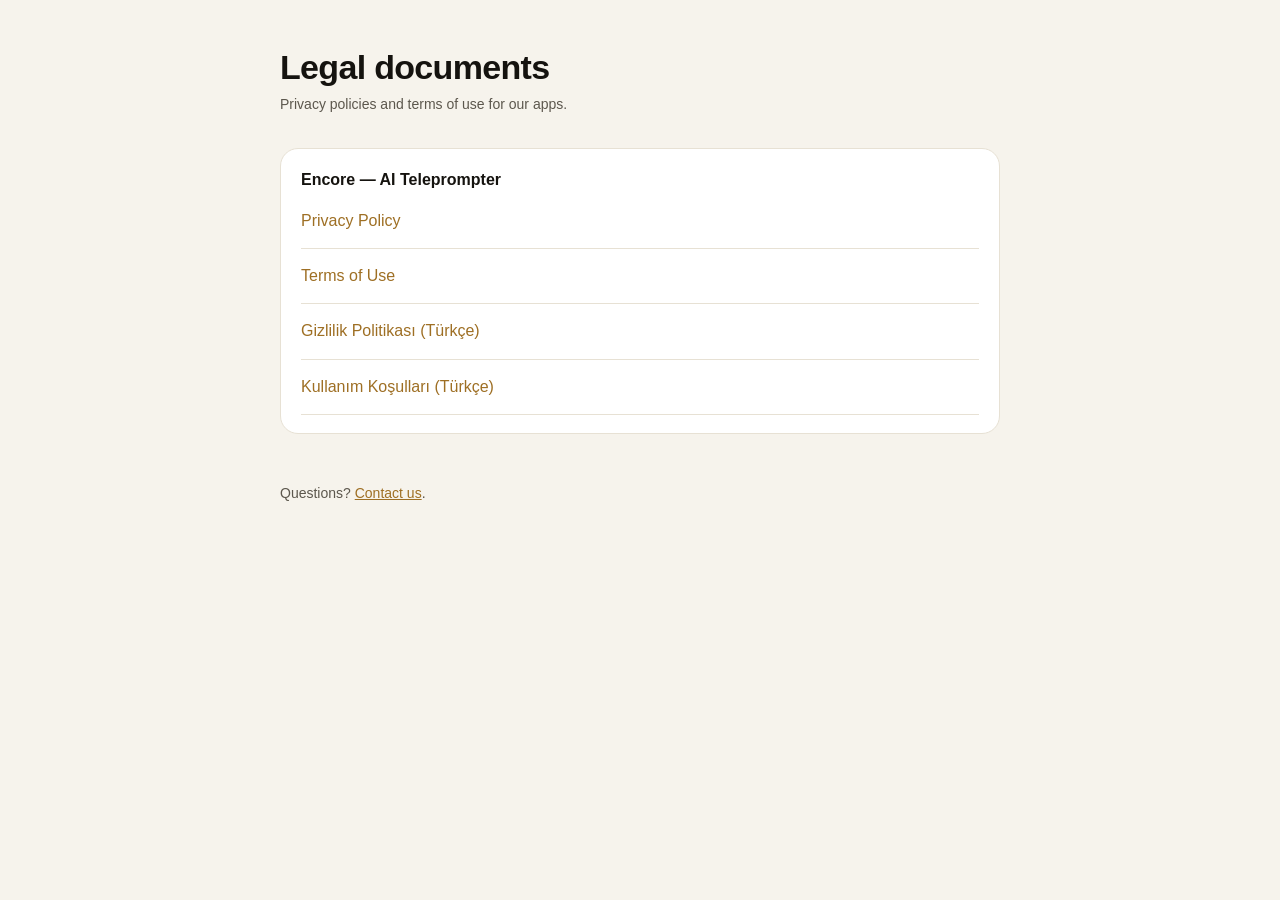
==== index.html @ 5d1b3bc3 "Encore privacy policy and terms (EN + TR) Co-Authored-By: Claude Opus 5.5 <noreply@anthropic.com>" ====
<!doctype html>
<html lang="en">
<head>
  <meta charset="utf-8">
  <meta name="viewport" content="width=device-width, initial-scale=1">
  <title>Legal — Apps</title>
  <link rel="stylesheet" href="assets/style.css">
</head>
<body>
<main>
  <h1>Legal documents</h1>
  <p class="updated">Privacy policies and terms of use for our apps.</p>
  <div class="card apps">
    <strong>Encore — AI Teleprompter</strong>
    <a href="encore/privacy.html">Privacy Policy</a>
    <a href="encore/terms.html">Terms of Use</a>
    <a href="encore/privacy-tr.html">Gizlilik Politikası (Türkçe)</a>
    <a href="encore/terms-tr.html">Kullanım Koşulları (Türkçe)</a>
  </div>
  <footer>Questions? <a href="https://github.com/isml/apps-legal/issues">Contact us</a>.</footer>
</main>
</body>
</html>
---- assets/style.css ----
:root {
  --bg: #f6f3ec;
  --surface: #ffffff;
  --text: #15130f;
  --text2: #5c574d;
  --line: #e7e1d4;
  --accent: #9e6f24;
}
@media (prefers-color-scheme: dark) {
  :root {
    --bg: #0a0a0b;
    --surface: #141415;
    --text: #f4f1ea;
    --text2: #a9a49a;
    --line: #26262a;
    --accent: #e6c584;
  }
}
* { box-sizing: border-box; }
body {
  margin: 0;
  background: var(--bg);
  color: var(--text);
  font: 16px/1.65 -apple-system, BlinkMacSystemFont, "Segoe UI", Roboto, "Helvetica Neue", Arial, sans-serif;
}
main { max-width: 760px; margin: 0 auto; padding: 48px 20px 80px; }
header { display: flex; align-items: center; gap: 12px; margin-bottom: 28px; }
header .mark {
  width: 40px; height: 40px; border-radius: 11px;
  background: linear-gradient(135deg, #f7e6bc, #ddb673 55%, #a87a30);
}
header .brand { font-weight: 700; letter-spacing: .28em; font-size: 14px; }
nav.lang { margin-left: auto; font-size: 14px; }
nav.lang a { color: var(--text2); margin-left: 12px; }
h1 { font-size: 34px; line-height: 1.15; margin: 0 0 6px; letter-spacing: -.02em; }
.updated { color: var(--text2); margin: 0 0 32px; font-size: 14px; }
h2 { font-size: 20px; margin: 36px 0 8px; }
p, li { color: var(--text); }
li { margin: 4px 0; }
a { color: var(--accent); }
.card {
  background: var(--surface); border: 1px solid var(--line); border-radius: 18px;
  padding: 18px 20px; margin: 14px 0;
}
table { width: 100%; border-collapse: collapse; font-size: 15px; }
th, td { text-align: left; padding: 10px 8px; border-bottom: 1px solid var(--line); vertical-align: top; }
th { color: var(--text2); font-weight: 600; }
footer { margin-top: 48px; color: var(--text2); font-size: 14px; }
.apps a { display: block; padding: 14px 0; border-bottom: 1px solid var(--line); text-decoration: none; }
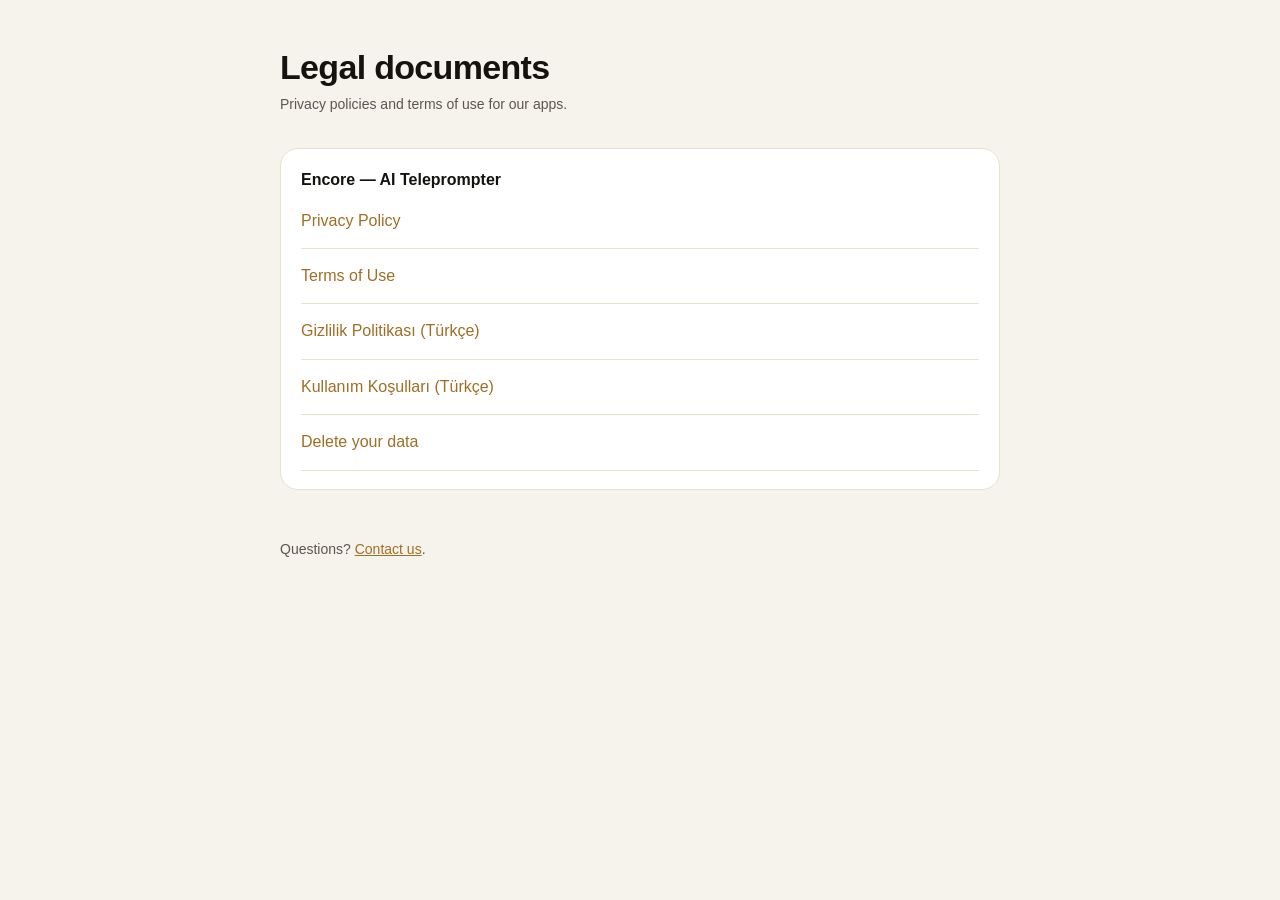
==== commit 06c8cf8f: "Encore data deletion page Co-Authored-By: Claude Opus 5.5 <noreply@anthropic.com>" ====
--- a/index.html
+++ b/index.html
@@ -16,6 +16,7 @@
     <a href="encore/terms.html">Terms of Use</a>
     <a href="encore/privacy-tr.html">Gizlilik Politikası (Türkçe)</a>
     <a href="encore/terms-tr.html">Kullanım Koşulları (Türkçe)</a>
+    <a href="encore/delete-data.html">Delete your data</a>
   </div>
   <footer>Questions? <a href="https://github.com/isml/apps-legal/issues">Contact us</a>.</footer>
 </main>
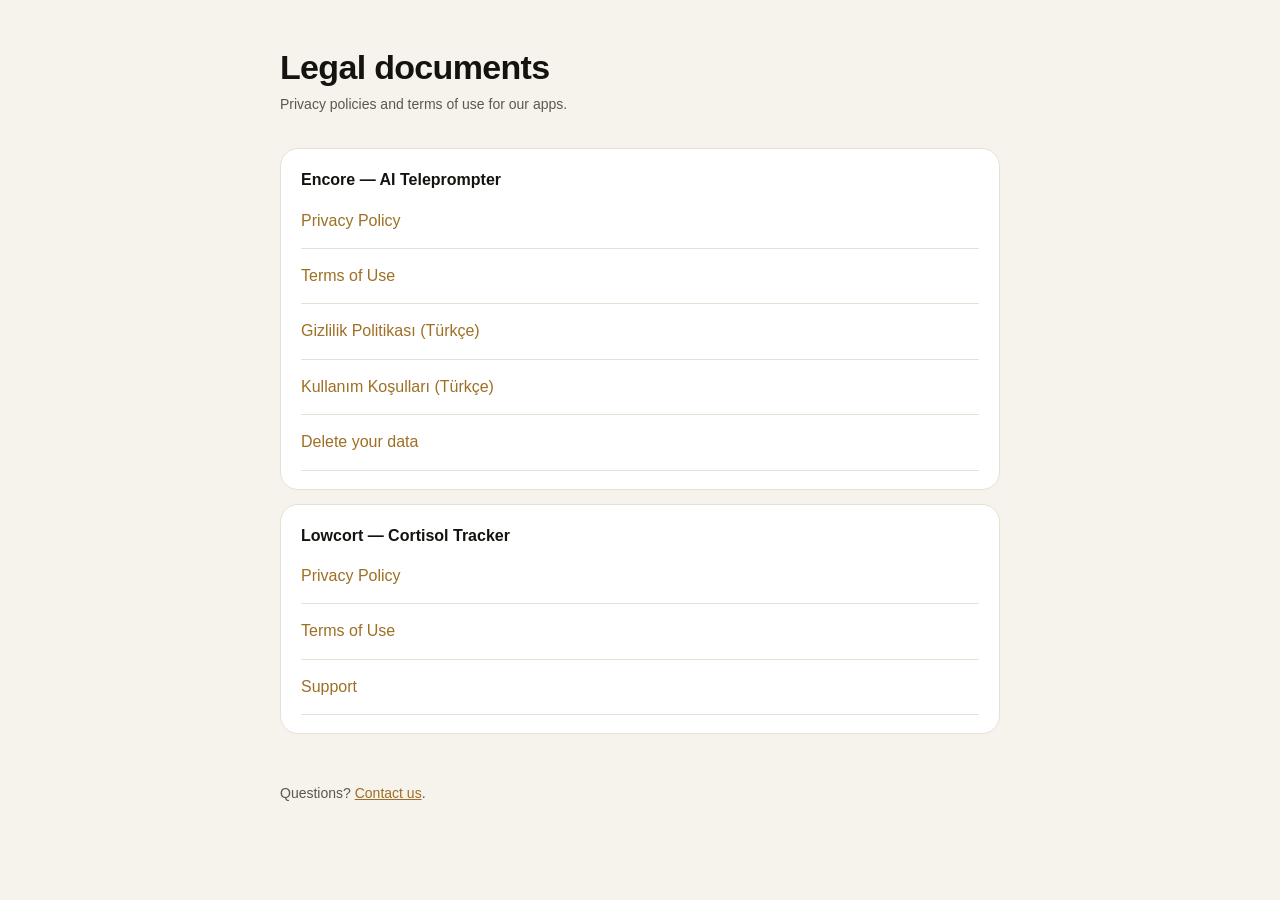
==== commit af7a4052: "Add Lowcort privacy, terms and support pages Co-Authored-By: Claude Opus 5.5 <noreply@anthropic.com>" ====
--- a/index.html
+++ b/index.html
@@ -18,6 +18,12 @@
     <a href="encore/terms-tr.html">Kullanım Koşulları (Türkçe)</a>
     <a href="encore/delete-data.html">Delete your data</a>
   </div>
+  <div class="card apps">
+    <strong>Lowcort — Cortisol Tracker</strong>
+    <a href="lowcort/privacy.html">Privacy Policy</a>
+    <a href="lowcort/terms.html">Terms of Use</a>
+    <a href="lowcort/support.html">Support</a>
+  </div>
   <footer>Questions? <a href="https://github.com/isml/apps-legal/issues">Contact us</a>.</footer>
 </main>
 </body>
